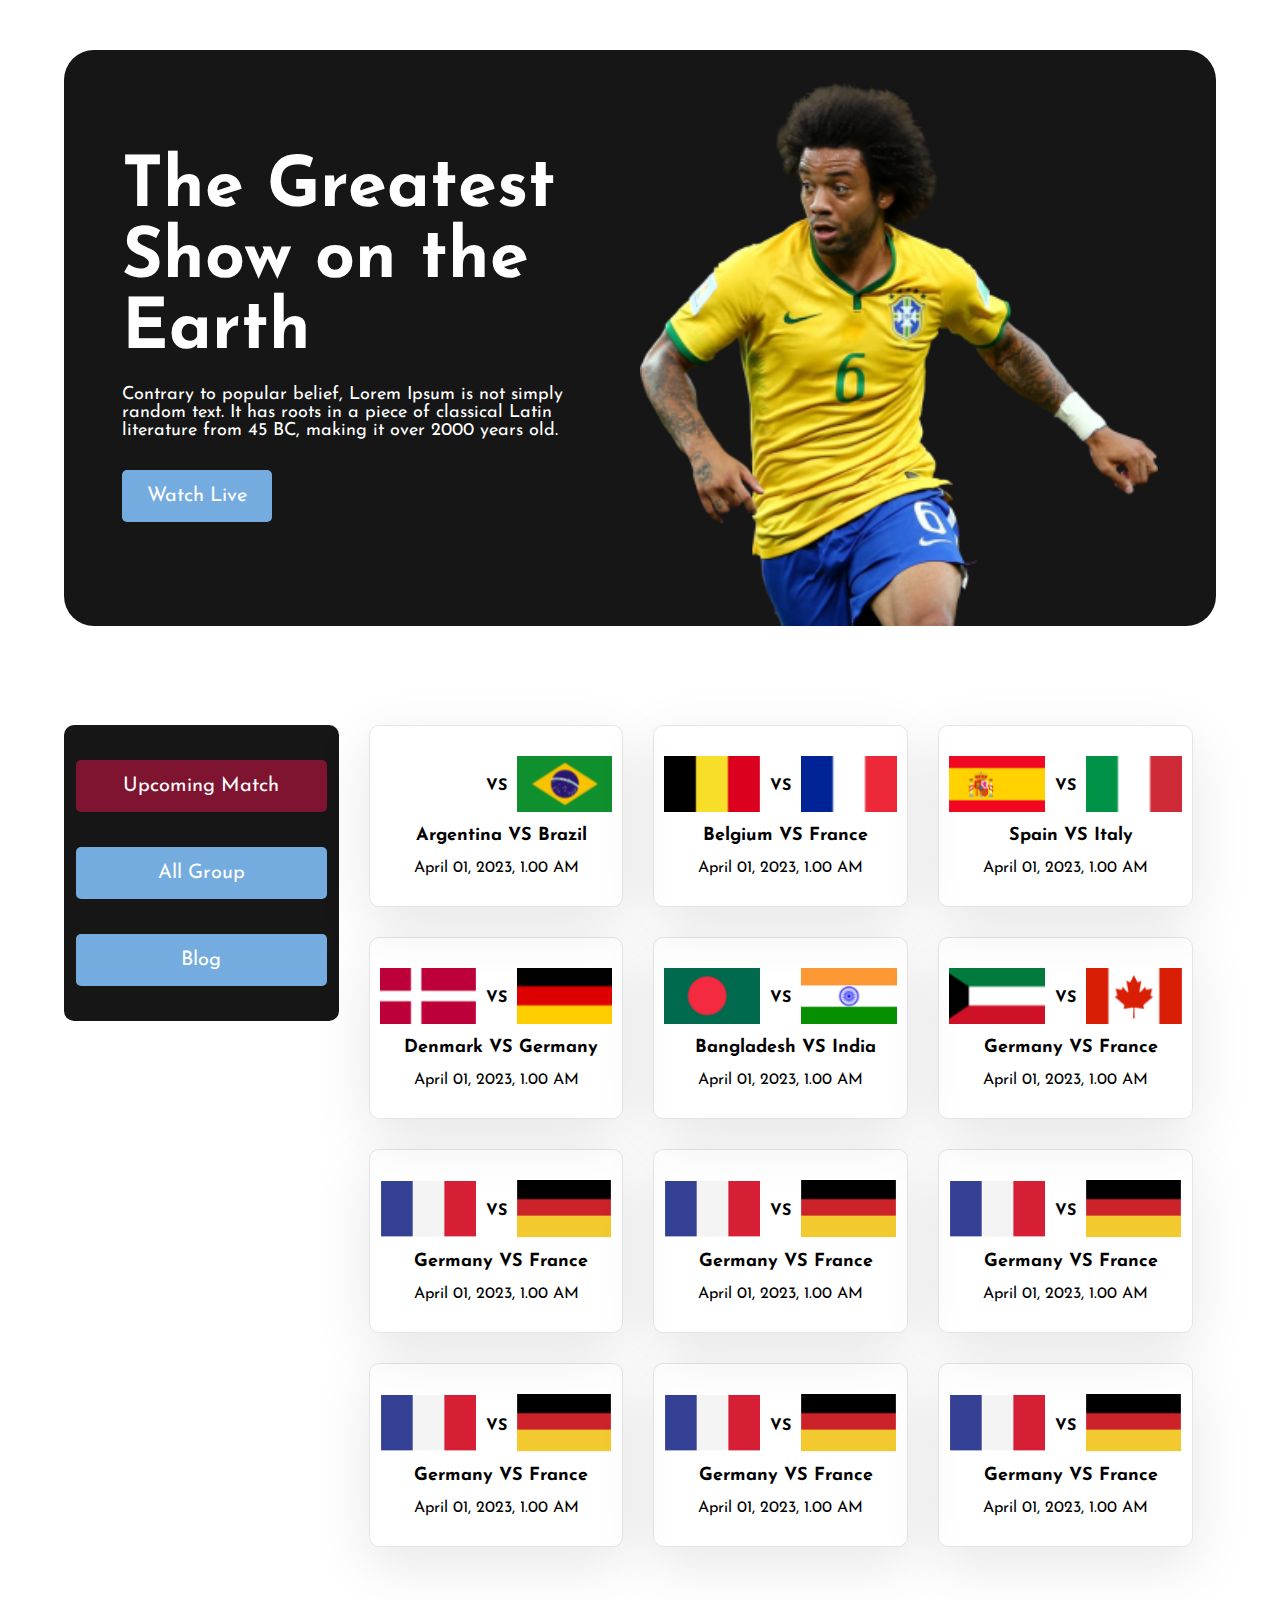
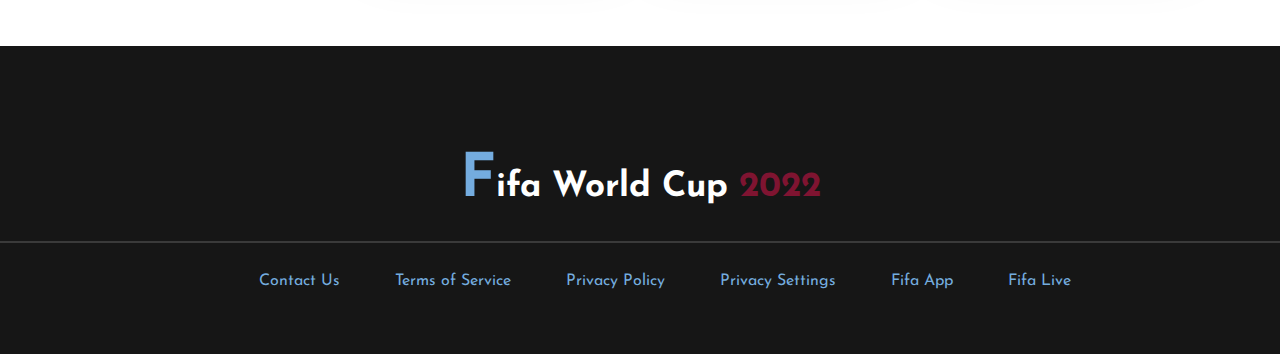
==== match.html @ 20234887 "first commit" ====
<!DOCTYPE html>
<html lang="en">
<head>
    <!-- Language Support Meta -->
    <meta charset="UTF-8">
    <!-- Browser Compatitable -->
    <meta http-equiv="X-UA-Compatible" content="IE=edge">
    <!-- Viewport Meta -->
    <meta name="viewport" content="width=device-width, initial-scale=1.0">
    <!-- Favicon -->
    <link rel="icon" type="image/x-icon" href="assets/Favicon.png">
    <!-- Title -->
    <title>Upcoming Match Fifa World 2022</title>
    <!-- Google Font -->
    <link rel="preconnect" href="https://fonts.googleapis.com">
    <link rel="preconnect" href="https://fonts.gstatic.com" crossorigin>
    <link href="https://fonts.googleapis.com/css2?family=Josefin+Sans:wght@400;500;600;700&display=swap" rel="stylesheet"> 
    <!-- Font Awesome -->
    <link rel="stylesheet" href="https://cdnjs.cloudflare.com/ajax/libs/font-awesome/6.1.1/css/all.min.css" integrity="sha512-KfkfwYDsLkIlwQp6LFnl8zNdLGxu9YAA1QvwINks4PhcElQSvqcyVLLD9aMhXd13uQjoXtEKNosOWaZqXgel0g==" crossorigin="anonymous" referrerpolicy="no-referrer" />
    <!-- CSS Path -->
    <link rel="stylesheet" href="Css/style.css">
    <link rel="stylesheet" href="Css/match.css">
    <link rel="stylesheet" href="Css/responsive.css">
</head>
<body>
    <!-- Header Section Start -->
    <section class="header-section">
        <div class="header-info">
            <h1>The Greatest<br> Show on the <br>Earth</h1>
            <p>Contrary to popular belief, Lorem Ipsum is not simply 
               random text. It has roots in a piece of classical Latin literature from 45 BC, making it over 2000 years old.</p>
               <a href="#">Watch Live <i class="fa-solid fa-angles-right"></i></a>
        </div>
        <div class="header-img">
            <img src="assets/Banner Image.png" alt="">
        </div>
    </section>
    <!-- Header Section End -->

    <!-- Match Section Start -->
    <section class="blog-section">
        <div class="blog-btn">
            <a href="match.html" id="active">Upcoming Match</a>
            <a href="#">All Group</a>
            <a href="index.html">Blog</a>
        </div>
        <div class="blog-btn-responsive">
            <a href="match.html" id="active">Upcoming Match</a>
            <a href="#">All Group</a>
            <a href="index.html">Blog</a>
        </div>
        <div class="blog-info">
            <!-- Match 1 -->
            <div class="blog">
                <div class="flag">
                    <img src="assets/Flag/argentina.png" alt="">
                    <span id="vs">VS</span>
                    <img src="assets/flag/brazil.png" alt="">
                </div>
                <h3>Argentina VS Brazil</h3>
                <p>April 01, 2023, 1.00 AM</p>
            </div>
            <!-- Match 2 -->
            <div class="blog">
                <div class="flag">
                    <img src="assets/flag/3.png" alt="">
                    <span id="vs">VS</span>
                    <img src="assets/flag/4.png" alt="">
                </div>
                <h3>Belgium VS France</h3>
                <p>April 01, 2023, 1.00 AM</p>
            </div>
            <!-- Match 3 -->
            <div class="blog">
                <div class="flag">
                    <img src="assets/flag/5.png" alt="">
                    <span id="vs">VS</span>
                    <img src="assets/flag/6.png" alt="">
                </div>
                <h3>Spain VS Italy</h3>
                <p>April 01, 2023, 1.00 AM</p>
            </div>
            <!-- Match 4 -->
            <div class="blog">
                <div class="flag">
                    <img src="assets/flag/7.png" alt="">
                    <span id="vs">VS</span>
                    <img src="assets/flag/8.png" alt="">
                </div>
                <h3>Denmark VS Germany</h3>
                <p>April 01, 2023, 1.00 AM</p>
            </div>
            <!-- Match 5 -->
            <div class="blog">
                <div class="flag">
                    <img src="assets/flag/9.png" alt="">
                    <span id="vs">VS</span>
                    <img src="assets/flag/10.png" alt="">
                </div>
                <h3>Bangladesh VS India</h3>
                <p>April 01, 2023, 1.00 AM</p>
            </div>
            <!-- Match 6 -->
            <div class="blog">
                <div class="flag">
                    <img src="assets/flag/11.png" alt="">
                    <span id="vs">VS</span>
                    <img src="assets/flag/12.png" alt="">
                </div>
                <h3>Germany VS France</h3>
                <p>April 01, 2023, 1.00 AM</p>
            </div>
            <!-- Match 7 -->
            <div class="blog">
                <div class="flag">
                    <img src="assets/Flag.png" alt="">
                    <span id="vs">VS</span>
                    <img src="assets/germany Flag.png" alt="">
                </div>
                <h3>Germany VS France</h3>
                <p>April 01, 2023, 1.00 AM</p>
            </div>
            <!-- Match 8 -->
            <div class="blog">
                <div class="flag">
                    <img src="assets/Flag.png" alt="">
                    <span id="vs">VS</span>
                    <img src="assets/germany Flag.png" alt="">
                </div>
                <h3>Germany VS France</h3>
                <p>April 01, 2023, 1.00 AM</p>
            </div>
            <!-- Match 9 -->
            <div class="blog">
                <div class="flag">
                    <img src="assets/Flag.png" alt="">
                    <span id="vs">VS</span>
                    <img src="assets/germany Flag.png" alt="">
                </div>
                <h3>Germany VS France</h3>
                <p>April 01, 2023, 1.00 AM</p>
            </div>
            <!-- Match 10 -->
            <div class="blog">
                <div class="flag">
                    <img src="assets/Flag.png" alt="">
                    <span id="vs">VS</span>
                    <img src="assets/germany Flag.png" alt="">
                </div>
                <h3>Germany VS France</h3>
                <p>April 01, 2023, 1.00 AM</p>
            </div>
            <!-- Match 11 -->
            <div class="blog">
                <div class="flag">
                    <img src="assets/Flag.png" alt="">
                    <span id="vs">VS</span>
                    <img src="assets/germany Flag.png" alt="">
                </div>
                <h3>Germany VS France</h3>
                <p>April 01, 2023, 1.00 AM</p>
            </div>
            <!-- Match 12 -->
            <div class="blog">
                <div class="flag">
                    <img src="assets/Flag.png" alt="">
                    <span id="vs">VS</span>
                    <img src="assets/germany Flag.png" alt="">
                </div>
                <h3>Germany VS France</h3>
                <p>April 01, 2023, 1.00 AM</p>
            </div>
        </div>
    </section>
<!-- Match Section End -->

    <!-- Footer Section Start -->
    <section class="footer-section">
        <div class="footer">
            <h2>Fifa World Cup <span>2022</span></h2>
            <hr class="footer-line">
            <!-- Important Link -->
            <ul>
                <li><a href="#">Contact Us</a></li>
                <li><a href="#">Terms of Service</a></li>
                <li><a href="#">Privacy Policy</a></li>
                <li><a href="#">Privacy Settings</a></li>
                <li><a href="#">Fifa App</a></li>
                <li><a href="#">Fifa Live</a></li>
            </ul>
            <!-- Social Icon with link -->
            <a href="https://www.facebook.com/programmingHero/" target="_blank"><i class="fa-brands fa-facebook"></i></a>
            <a href="https://www.instagram.com/programminghero" target="_blank"><i class="fa-brands fa-instagram"></i></a>
            <a href="https://www.linkedin.com/company/programminghero/" target="_blank"><i class="fa-brands fa-linkedin"></i></a>
            <a href="https://www.youtube.com/channel/UCStj-ORBZ7TGK1FwtGAUgbQ" target="_blank"><i class="fa-brands fa-youtube"></i></a>
            <a href="https://github.com/ProgrammingHero1" target="_blank"><i class="fa-brands fa-github"></i></a>
        </div>
    </section>
    <!-- Footer Section End -->
</body>
</html>
---- Css/style.css ----
/* --------------------------------------------------
            Color Template
    ----------------------------------
            Primary - #74ACDF
            Secondary - #7F1431
            background-color - #161616
            Border Color - rgba(0, 0, 0, 0.30)
------------------------------------------------------*/

*{
    padding: 0;
    margin: 0;
}
body{
    font-family: 'Josefin Sans', sans-serif;
}
/*------ -------------------------------
Header Css Start 
----------------------------------------- */
.header-section{
    background-color: #161616;
    display: flex;
    justify-content: center;
    width: 90%;
    border-radius: 30px;
    margin-left: 5%;
    margin-top: 50px;
    align-items: center;
}
.header-info{
    width: 45%;
}
.header-info h1{
    color: #fff;
    font-size: 4.375rem;
}
.header-info p{
    color: #fff;
    font-size: 18px;
    margin-top: 20px;
    width: 90%;
}
.header-info a{
    padding: 16px 25px;
    border-radius: 5px;
    text-decoration: none;
    color: #fff;
    font-size: 20px;
    background-color: #74ACDF;
    display: inline-block;
    margin-top:30px ;
    transition-property: color, padding;
    transition-duration: 0.5s;
}
.header-info a:hover{
    padding: 16px 35px;
    background-color: #7F1431;
}
.header-img{
    width: 45%;
}
.header-img img{
    width: 100%;
    padding-top: 30px;
    margin-bottom: -4px;
    transition: transform ease-out 1s;
}
.header-img img:hover{
    transform: translateX(30px);
}
/*-------------------------------
 Header Section End 
 --------------------------------*/

 /*-------------------------------
 Blog Section Start 
 --------------------------------*/
.blog-section{
    display: flex;
    align-items: flex-start;
    margin-left:5%;
    margin-right: 5%;
    margin-top: 11vh;
    margin-bottom: 11vh;
}
.blog-btn{
    background-color: #161616;
    width: 25%;
    border-radius: 10px;
}
.blog-btn-responsive{
    display: none;
}
.blog-btn a{
    display: block;
    padding: 16px 25px;
    border-radius: 5px;
    text-decoration: none;
    color: #fff;
    font-size: 20px;
    background-color: #74ACDF;
    margin: 35px 12px;
    text-align: center;
}
.blog-btn a:hover{
    background-color: #7F1431;
}
#active{
    background-color: #7F1431;
}
.blog-info{
    width: 75%;
    display: grid;
    grid-template-columns: repeat(3, 1fr);
    gap: 30px;
    margin-right: 2%;
    margin-left: 30px;
}
.blog{
    border: 1px solid rgba(0, 0, 0, 0.10);
    border-radius: 10px;
    box-shadow: 0px 17px 58px rgba(0, 0, 0, 0.10);
}
.blog img{
    width: 100%;
    border-radius: 10px 10px 0px 0px;
}
.blog a{
    text-decoration: none;
    background-color: transparent;
    border: 1px solid rgba(0, 0, 0, 0.30);
    border-radius: 5px;
    padding: 7px 14px;
    display: inline-block;
    color: #161616;
    font-weight: 700;
    font-size: 16px;
    margin: 10px 0 10px 20px;
}
.blog a:hover{
    background-color: #74ACDF;
    color: #fff;
}
.blog h3{
    font-size: 18px;
    margin: 5px 10px 10px 20px;
}
.blog-i{
    display: flex;
    justify-content: space-evenly;
}
.blog-i i{
    margin: 5px 10px 10px 20px;
}
.blog-i p{
    display: inline;
    margin-left: 5px;
    letter-spacing: 1.2px;
}
.view-all-btn{
    display: none;
}
/*-------------------------------
 Blog Section End 
 --------------------------------*/

/*------------------------------------
 Footer Section Start
 ------------------------------------*/
.footer-section{
    background-color: #161616;
    width: 100%;
}
.footer{
    text-align: center;
}
.footer h2{
    color: #fff;
    font-size: 2.188em;
    padding-top: 3em;
    padding-bottom: 1.875rem;
}
.footer h2::first-letter{
    font-size: 3.75rem;
    color: #74ACDF;
}

.footer h2 span{
    color: #7F1431;
}
.footer h2 span:hover{
    color: #74ACDF;
}
.footer-line{
    border: 1px solid rgba(255, 255, 255, 0.156);
}
.footer ul{
    padding-top: 30px;
    padding-bottom: 30px;
}
.footer li{
    display: inline;
    padding-left: 50px;
}
.footer li a{
    color: #74ACDF;
    text-decoration: none;
}
.footer li a:hover{
    color: #7F1431;
}
.footer i{
    color: #7F1431;
    margin-left: 30px;
    margin-bottom: 30px;
    font-size:2.188rem ;
}
.footer i:hover{
    color: #74ACDF;
}
/*-------------------------------
 Footer Section End 
 --------------------------------*/
---- Css/match.css ----
/*-------------------------------
 Match Section Start 
 --------------------------------*/
.flag{
    display: flex;
    align-items: center;
}
.flag img{
    padding: 10px;
    margin-top: 20px;
    width: 90%;
}
#vs{
    font-weight: bold;
    padding-top: 25px;
}
.blog h3{
    text-align: center;
    padding-bottom: 5px;
}
.blog p{
    text-align: center;
    margin-bottom: 30px;
}
/*-------------------------------
 Match Section End 
 --------------------------------*/
---- Css/responsive.css ----
/*-------------------------
 Mobile View Start
 ----------------------*/
@media only screen and (max-width: 600px) {
    .header-section{
        background-color: #161616;
        display: block;
        width: 100%;
        margin: 0;
        border-radius: 0;
    }
    /* Banner Text */
    .header-info {
        width: 100%;
        text-align: center;
    }
    .header-info h1 {
        color: #fff;
        font-size: 3rem;
        padding-top: 50px;
    }
    .header-info p {
        color: #fff;
        font-size: 18px;
        margin-top: 20px;
        padding: 0 20px;
    }
    /* Banner Img */
    .header-img {
        width: 100%;
    }
    /* Blog */
    .blog-section{
        flex-direction: column
    }
    .blog-info{
        grid-template-columns: auto;
        width: 100%;
        margin-left: 0;
    }
    /* Button */
    .blog-btn{
        display: none;
    }
    .blog-btn-responsive{
    width: auto;
    border-radius: 10px;
    background-color: transparent;
    display: flex;
    width: 100%;
    flex-direction: column;
    margin-bottom: 30px;
    }
    .blog-btn-responsive a{
        display: block;
        padding: 16px 25px;
        border-radius: 5px;
        text-decoration: none;
        color: #000;
        font-size: 18px;
        background-color: transparent;
        margin: 15px 15px;
        text-align: center;
        border: 1px solid rgba(0, 0, 0, 0.30);
    }
    .blog-btn-responsive a:hover{
        background-color: #74ACDF;
    }
    #active{
        background-color: #7F1431;
        color: #FFF;
    }
    /* Footer */
    .footer h2{
        padding-top: 2em;
        padding-bottom: 1.5rem;
    }
    .footer ul{
        display: grid;
        grid-template-columns: repeat(1, 1fr);
        grid-row-gap:15px ;
    }
}
/*-------------------------
 Mobile View End
 ----------------------*/




/*-------------------------
 Tablet View Start
 ----------------------*/
@media only screen and (max-width: 1080px)and (min-width: 600px) {
    /* Header Section */
    .header-section{
        background-color: #161616;
        width: 100%;
        margin: 0;
        border-radius: 0;
        width: 90%;
        border-radius: 30px;
        margin-left: 5%;
        margin-top: 20px;
    }
    /* Banner Text */
    .header-info {
        width: 50%;
        text-align: center;
    }
    .header-info h1 {
        color: #fff;
        font-size: 3rem;
        padding: 10px 0 0 0;
    }
    .header-info p {
        color: #fff;
        font-size: 18px;
        margin-top: 10px;
        padding: 0 20px;
    }
    .header-info a{
        margin-bottom: 10px;
    }
    /* Banner Img */
    .header-img {
        width: 50%;
    }
    /* Blog Section */
    .blog-section{
        flex-direction: column
    }
    .blog-info{
        grid-template-columns: auto auto;
        width: 100%;
        margin-left: 0;
    }
        /* Button */
    .blog-btn{
        display: none;
    }
    .blog-btn-responsive{
        width: auto;
        border-radius: 10px;
        background-color: transparent;
        display: flex;
        width: 100%;
        flex-direction: row;
        justify-content: space-evenly;
        margin-bottom: 30px;
    }
    .blog-btn-responsive a{
        display: block;
        padding: 16px 25px;
        border-radius: 5px;
        text-decoration: none;
        color: #000;
        font-size: 18px;
        background-color: transparent;
        margin: 15px 15px;
        text-align: center;
        border: 1px solid rgba(0, 0, 0, 0.30);
    }
    .blog-btn-responsive a:hover{
        background-color: #74ACDF;
    }
    #active{
        background-color: #7F1431;
        color: #FFF;
    }
    .view-all-btn{
        display: flex;
        text-align: center;
        padding-top: 40px;
    }
    .view-all-btn a{
        padding: 10px 14px;
        background-color: #74ACDF;
        border-radius: 5px;
        text-decoration: none;
        color: #FFF;
    }
    .view-all-btn a:hover{
        background-color: #7F1431;
    }
    /* Footer */
    .footer h2{
        padding-top: 2em;
        padding-bottom: 1.5rem;
    }
    .footer ul{
        display: grid;
        grid-template-columns: repeat(2, 1fr);
        grid-row-gap:15px ;
    }
    
}
/*-------------------------
 Mobile View End
 ----------------------*/
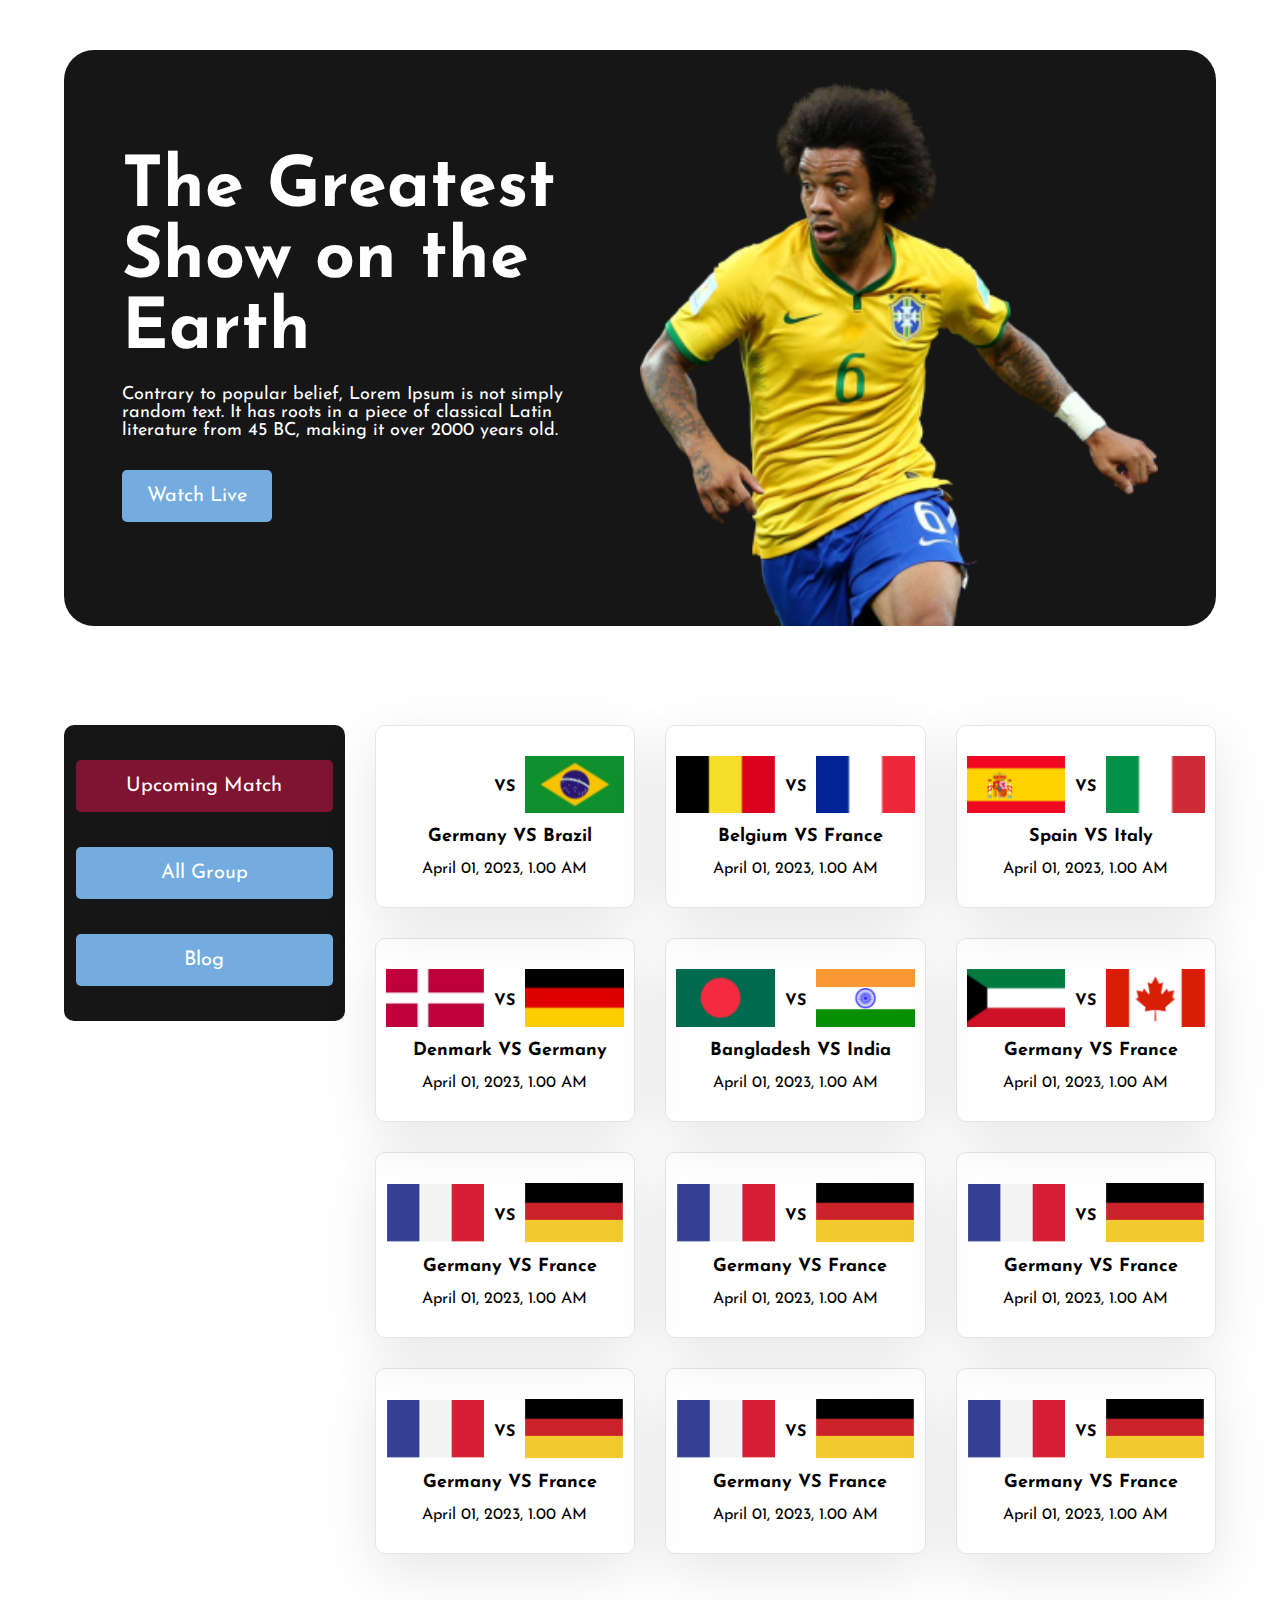
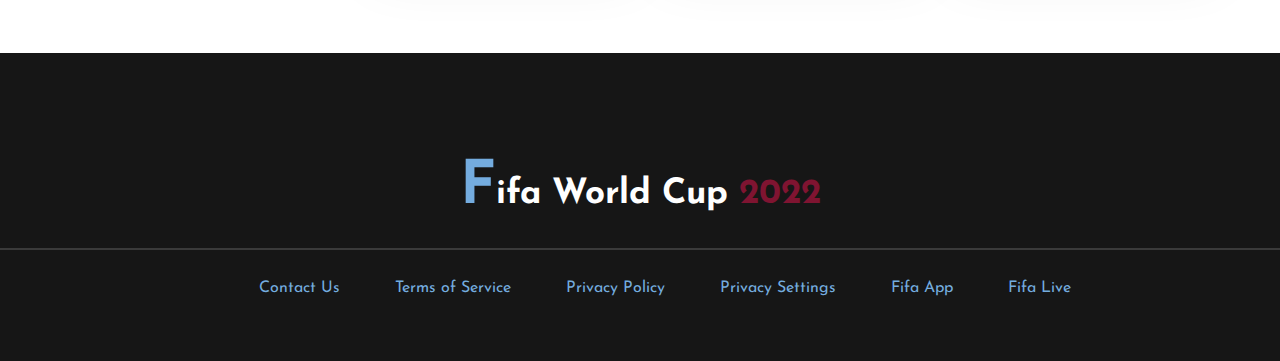
==== commit a19e742d: "Changes 03" ====
--- a/match.html
+++ b/match.html
@@ -53,11 +53,11 @@
             <!-- Match 1 -->
             <div class="blog">
                 <div class="flag">
-                    <img src="assets/Flag/argentina.png" alt="">
+                    <img src="assets/Flag/3.png" alt="">
                     <span id="vs">VS</span>
                     <img src="assets/flag/brazil.png" alt="">
                 </div>
-                <h3>Argentina VS Brazil</h3>
+                <h3>Germany VS Brazil</h3>
                 <p>April 01, 2023, 1.00 AM</p>
             </div>
             <!-- Match 2 -->
--- a/Css/style.css
+++ b/Css/style.css
@@ -113,7 +113,6 @@
     display: grid;
     grid-template-columns: repeat(3, 1fr);
     gap: 30px;
-    margin-right: 2%;
     margin-left: 30px;
 }
 .blog{
@@ -146,8 +145,8 @@
     margin: 5px 10px 10px 20px;
 }
 .blog-i{
-    display: flex;
-    justify-content: space-evenly;
+    display: inline;
+    text-align: center;
 }
 .blog-i i{
     margin: 5px 10px 10px 20px;
--- a/Css/responsive.css
+++ b/Css/responsive.css
@@ -169,7 +169,7 @@
         color: #FFF;
     }
     .view-all-btn{
-        display: flex;
+        display: inline-block;
         text-align: center;
         padding-top: 40px;
     }
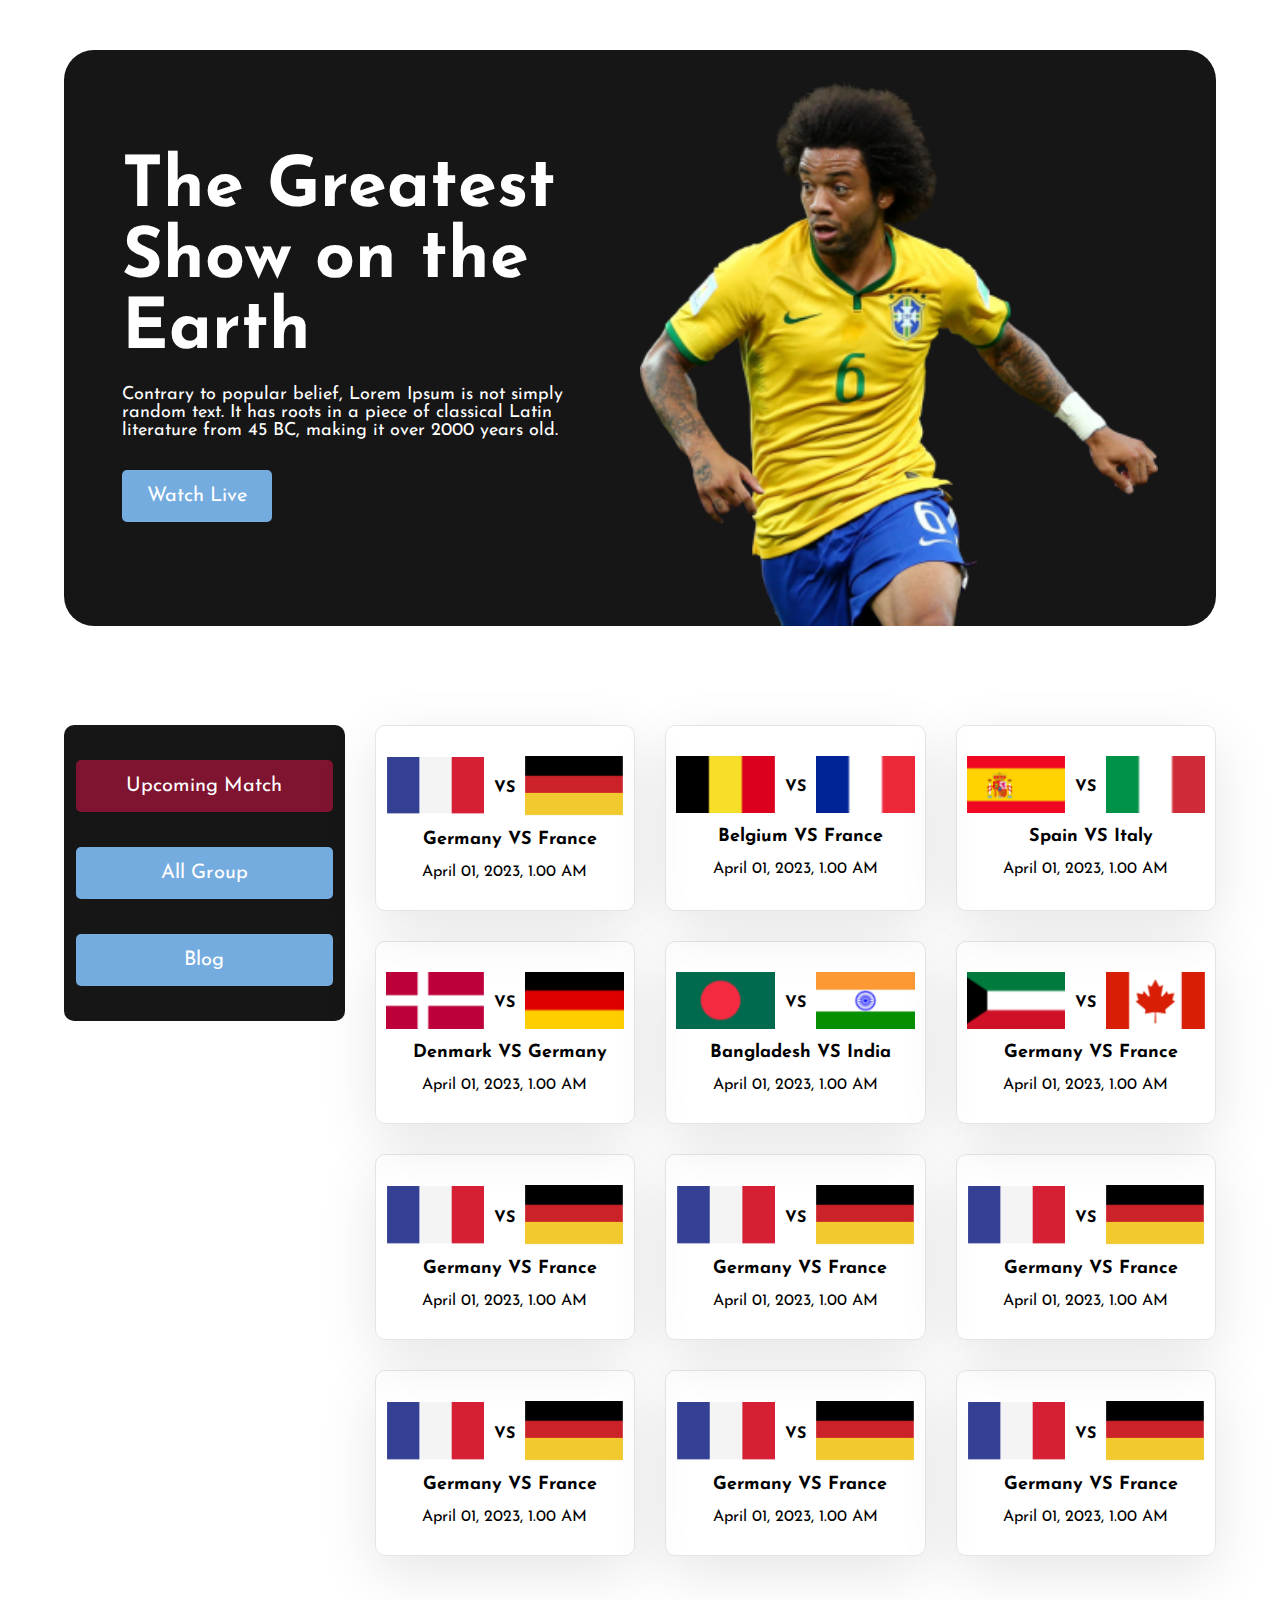
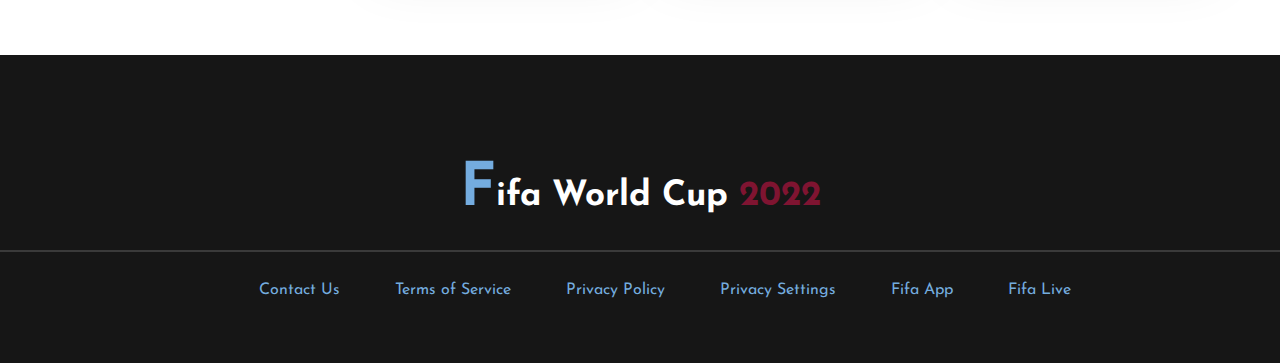
==== commit 0d1af58c: "Changes 04" ====
--- a/match.html
+++ b/match.html
@@ -53,11 +53,11 @@
             <!-- Match 1 -->
             <div class="blog">
                 <div class="flag">
-                    <img src="assets/Flag/3.png" alt="">
-                    <span id="vs">VS</span>
-                    <img src="assets/flag/brazil.png" alt="">
-                </div>
-                <h3>Germany VS Brazil</h3>
+                    <img src="assets/Flag.png" alt="">
+                    <span id="vs">VS</span>
+                    <img src="assets/germany Flag.png" alt="">
+                </div>
+                <h3>Germany VS France</h3>
                 <p>April 01, 2023, 1.00 AM</p>
             </div>
             <!-- Match 2 -->
